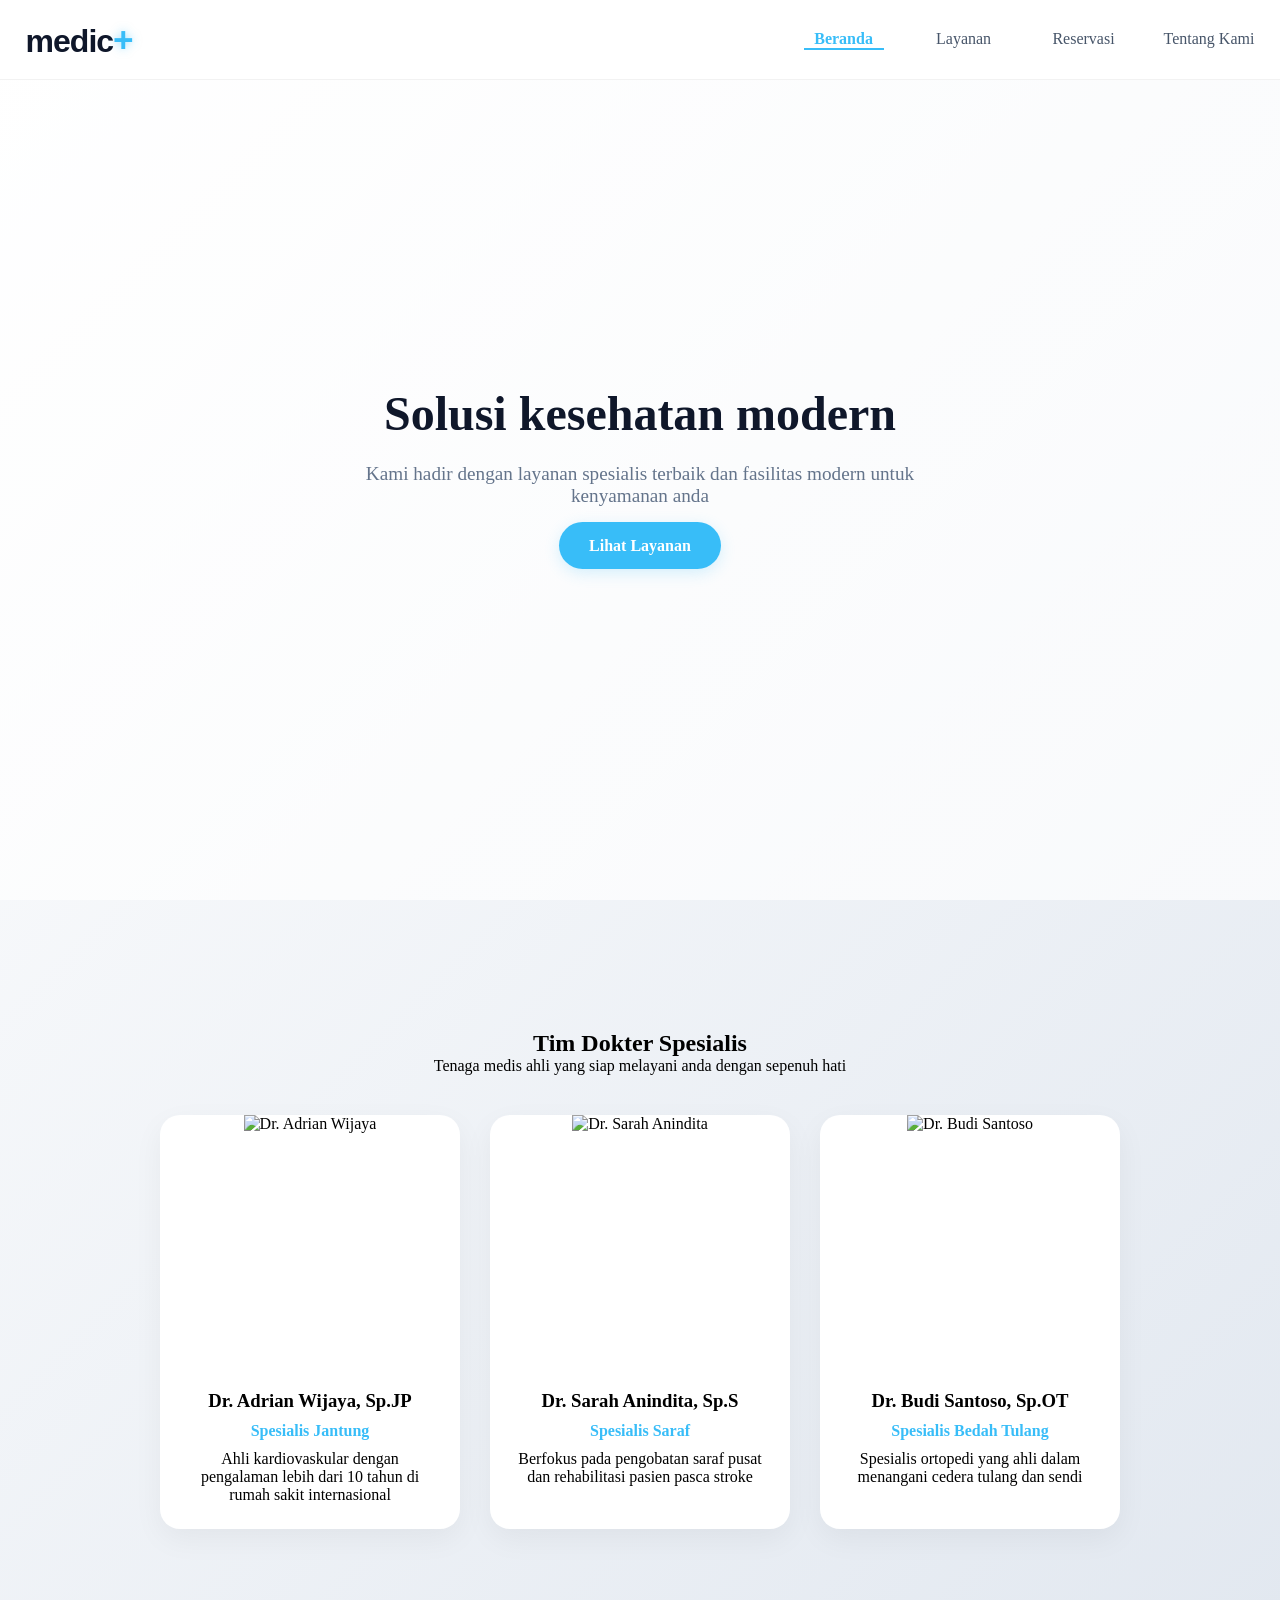
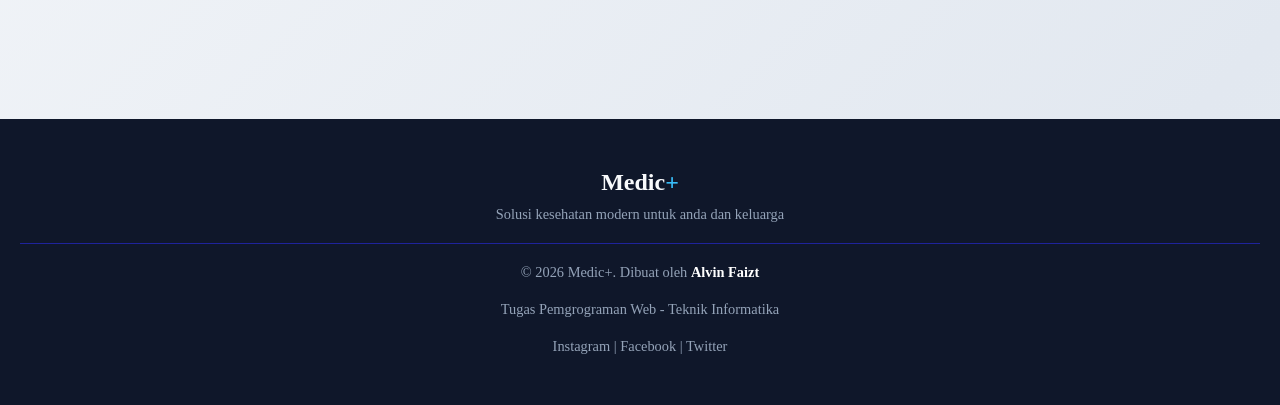
==== index.html @ d1719e82 ""Mengatur folder Assets dan memperbaiki gambar"" ====
<!DOCTYPE html>
<html>

<body>

    <head>
        <meta charset="UTF-8">
        <meta name="viewport" content="width=device-width, initial-scale=1.0">
        <title>Nama Halaman Saya</title>
        <link rel="stylesheet" href="style.css">
    </head>
    <nav>
        <div class="logo">medic<span>+</span></div>
        <ul>
            <li><a href="index.html" class="active">Beranda</a></li>
            <li><a href="layanan.html">Layanan</a></li>
            <li><a href="kontak.html">Reservasi</a></li>
            <li><a href="about.html">Tentang Kami</a></li>
        </ul>
    </nav>
    <main>
        <section class="hero">
            <div class="hero-content">
                <h1>Solusi kesehatan modern</h1>
                <p>Kami hadir dengan layanan spesialis terbaik dan fasilitas modern untuk kenyamanan anda</p>
                <a href="layanan.html" class="btn">Lihat Layanan</a>
            </div>
        </section>
        <section class="doctors-section">
            <div class="container">
                <h2 class="section-title">Tim Dokter Spesialis</h2>
                <p class="section-subtitle">Tenaga medis ahli yang siap melayani anda dengan sepenuh hati</p>

                <div class="doctor-grid">
                    <div class="doctor-card">
                        <div class="img-container">
                            <img src="assets/dokter1.jpg" alt="Dr. Adrian Wijaya">
                        </div>
                        <div class="doctor-info">
                            <h3>Dr. Adrian Wijaya, Sp.JP</h3>
                            <p class="specialist">Spesialis Jantung</p>
                            <p class="desc">Ahli kardiovaskular dengan pengalaman lebih dari 10 tahun di rumah sakit
                                internasional</p>
                        </div>
                    </div>

                    <div class="doctor-card">
                        <div class="img-container">
                            <img src="assets/dokter2.jpg" alt="Dr. Sarah Anindita">
                        </div>
                        <div class="doctor-info">
                            <h3>Dr. Sarah Anindita, Sp.S</h3>
                            <p class="specialist">Spesialis Saraf</p>
                            <p class="desc">Berfokus pada pengobatan saraf pusat dan rehabilitasi pasien pasca stroke
                            </p>
                        </div>
                    </div>

                    <div class="doctor-card">
                        <div class="img-container">
                            <img src="assets/dokter3.jpg" alt="Dr. Budi Santoso">
                        </div>
                        <div class="doctor-info">
                            <h3>Dr. Budi Santoso, Sp.OT</h3>
                            <p class="specialist">Spesialis Bedah Tulang</p>
                            <p class="desc">Spesialis ortopedi yang ahli dalam menangani cedera tulang dan sendi</p>
                        </div>
                    </div>
                </div>
            </div>
        </section>
    </main>
    <footer>
        <div class="footer-content">
            <div class="footer-logo">Medic<span>+</span></div>
            <p>Solusi kesehatan modern untuk anda dan keluarga</p>

            <div class="footer-info">
                <p>&copy; 2026 Medic+. Dibuat oleh <strong>Alvin Faizt</strong></p>
                <p>Tugas Pemgrograman Web - Teknik Informatika</p>

                <div class="social-links">
                    <a href="#">Instagram</a> |
                    <a href="#">Facebook</a> |
                    <a href="#">Twitter</a>
                </div>
            </div>
        </div>
    </footer>
</body>

</html>
---- style.css ----
* {
    box-sizing: border-box;
    margin: 0;
    padding: 0;
}

html,
body {
    height: 100%;
    width: 100%;
}

nav {
    position: fixed;
    top: 0;
    left: 0;
    width: 100%;
    height: 80px;
    background: rgba(255, 255, 255, 0.9);
    backdrop-filter: blur(10px);
    border-bottom: 1px solid rgba(0, 0, 0, 0.05);
    display: flex;
    justify-content: space-between;
    align-items: center;
    padding: 0 2%;
    z-index: 1000;
    box-sizing: border-box;
}

nav ul {
    display: flex;
    gap: 20px;
    list-style: none;
    margin: 0;
    padding: 0;
}

nav ul li {
    margin-left: 20px;
}

nav ul li a {
    display: inline-block;
    min-width: 80px;
    text-align: center;
    text-decoration: none;
    color: #475569;
    transition: 0.3s;
}

.hero {
    height: 100vh;
    min-height: 100vh;
    width: 100%;
    display: flex;
    flex-direction: column;
    align-items: center;
    justify-content: center;
    text-align: center;
    background-color: #f1f5f9;
    background: linear-gradient(rgba(255, 255, 255, 0.7), rgba(255, 255, 255, 0.7)), url(assets/beranda1.jpg);
    background-size: cover;
    background-position: center;
    background-attachment: fixed;
    position: relative;
    overflow: hidden;
}

.hero-content h1 {
    font-size: 3rem;
    color: #0f172a;
    margin: 0 0 20px 0;
}

.hero-content p {
    font-size: 1.2rem;
    color: #64748b;
    margin-bottom: 30px;
    max-width: 600px;
}

.btn {
    text-decoration: none;
    padding: 15px 30px;
    background-color: #38bdf8;
    color: white;
    border-radius: 50px;
    font-weight: 600;
    transition: 0.3s;
}

.btn:hover {
    background-color: #0f172a;
}

.container {
    padding: 50px 10%;
}

.table-section h2 {
    margin-bottom: 10px;
    color: #0f172a;
}

table {
    width: 100%;
    border-collapse: collapse;
    margin-top: 30px;
    background: white;
    border-radius: 12px;
    overflow: hidden;
    box-shadow: 0 4px 20px rgba(0, 0, 0, 0.05);
}

th {
    background-color: #f8fafc;
    color: #64748b;
    text-align: left;
    padding: 15px;
    font-size: 0.9rem;
    text-transform: uppercase;
    letter-spacing: 1px;
}

td {
    padding: 15px;
    border-bottom: 1px solid #f1f5f9;
    color: #1e239b;
}

tr:hover {
    background-color: #f0f9ff;
    transition: 0.2s;
}

.form section {
    max-width: 500px;
    margin: 0 auto;
    background: white;
    padding: 30px;
    border-radius: 15px;
    box-shadow: 0 10px 30px rgba(0, 0, 0, 0.05);
}

.input-group {
    margin-bottom: 20px;
    text-align: left;
}

.input-group label {
    display: block;
    font-weight: 600;
    margin-bottom: 8px;
    color: #475569;
}

input,
select {
    width: 100%;
    padding: 12px;
    border: 1px solid #e2e8f0;
    border-radius: 8px;
    font-family: inherit;
    transition: 0.3s;
}

input:focus,
select:focus {
    outline: none;
    border-color: #38bdf8;
    box-shadow: 0 0 0 3px rgba(56, 189, 248, 0.1);
}

.btn-submit {
    width: 100%;
    padding: 15px;
    background-color: #0f172a;
    color: white;
    border: none;
    border-radius: 8px;
    font-weight: 600;
    cursor: pointer;
    transition: 0.3s;
}

.btn-submit:hover {
    background-color: #38bdf8;
}

.doctors-section {
    padding: 80px 0;
    text-align: center;
}

.doctor-grid {
    display: flex;
    justify-content: center;
    gap: 30px;
    flex-wrap: wrap;
    margin-top: 40px;
}

.doctor-card {
    background: white;
    width: 300px;
    border-radius: 20px;
    overflow: hidden;
    box-shadow: 0 10px 30px rgba(0, 0, 0, 0.05);
    transition: 0.3s;
}

.doctor-card:hover {
    transform: translateY(-10px);
    box-shadow: 0 20px 40px rgba(0, 0, 0, 0.1);
}

.img-container {
    width: 100%;
    height: 250px;
    overflow: hidden;
}

.img-container img {
    width: 100%;
    height: 100%;
    object-fit: cover;
}

.doctor-info {
    padding: 25px;
}

.specialist {
    color: #38bdf8;
    font-weight: 600;
    margin: 10px 0;
}

body {
    background: linear-gradient(-45deg, #f8faf8, #f1f5f9, #e2e8f0, #ffffff);
    background-size: 400% 400%;
    animation: gradientMove 15s ease infinite;
}

@keyframes gradientMove {
    0% {
        background-position: 0% 50%;
    }

    50% {
        background-position: 100% 50%;
    }

    100% {
        background-position: 0% 50%;
    }
}

footer {
    background-color: #0f172a;
    color: #f8fafc;
    text-align: center;
    padding: 50px 20px;
    margin-top: 60px;
}

.footer-logo {
    font-size: 1.5rem;
    font-weight: bold;
    margin-bottom: 10px;
}

.footer-logo span {
    color: #38bdf8;
}

.footer-content p {
    color: #94a3b8;
    font-size: 0.9rem;
    margin-bottom: 20px;
}

.footer-info {
    border-top: 1px solid #1e239b;
    padding-top: 20px;
    font-size: 0.8rem;
}

.footer-info strong {
    color: #ffffff;
}

.social-links {
    margin-top: 10px;
    font-size: 0.9rem;
    color: #94a3b8;
}

nav ul li a:hover,
nav ul li a.active {
    color: #38bdf8;
    font-weight: bold;
    border-bottom: 2px solid #38bdf8;
}

.social-links a {
    color: #94a3b8;
    text-decoration: none;
    transition: 0.3s;
}

.social-links a:hover {
    color: #38bdf8;
}

@keyframes fadeInUp {
    from {
        opacity: 0;
        transform: translateY(30px);
    }

    to {
        opacity: 1;
        transform: translateY(0);
    }
}

.hero,
.doctor-card,
.table-section,
.form-section {
    animation: fadeInUp 1s ease-out;
}

.btn,
.btn-submit {
    transition: all 0.4s cubic-bezier(0.4, 0, 0.2, 1);
    box-shadow: 0 4px 15px rgba(56, 189, 248, 0.2);
}

.btn:hover,
.btn-submit:hover {
    transform: translateY(-3px);
    box-shadow: 0 8px 25px rgba(56, 189, 248, 0.4);
}

table {
    border-spacing: 0;
    overflow: hidden;
}

th,
td {
    padding: 18px 25px;
}

.logo {
    font-size: 2rem;
    font-weight: 800;
    letter-spacing: -1px;
    color: #0f172a;
    font-family: 'poppins', sans-serif;
    cursor: default;
    user-select: none;
}

.logo span {
    color: #38bdf8;
    font-size: 2.2rem;
    text-shadow: 0 0 10px rgba(56, 189, 248, 0.5);
}

.hero,
.about-section {
    min-height: 100vh;
    display: flex;
    flex-direction: column;
    justify-content: center;
    align-items: center;
    padding: 80px 10% 40px;
    box-sizing: border-box;
    text-align: center;
}

.table-section,
.form-section {
    justify-content: flex-start;
    padding-top: 100px;
}

.hero h1 {
    margin: 0 0 20px 0;
    padding: 0;
    line-height: 1.2;
}

.hero p {
    margin: 0 0 30px 0;
}

.about-image img {
    max-width: 350px;
    height: auto;
    display: block;
    margin: 0 auto;
}
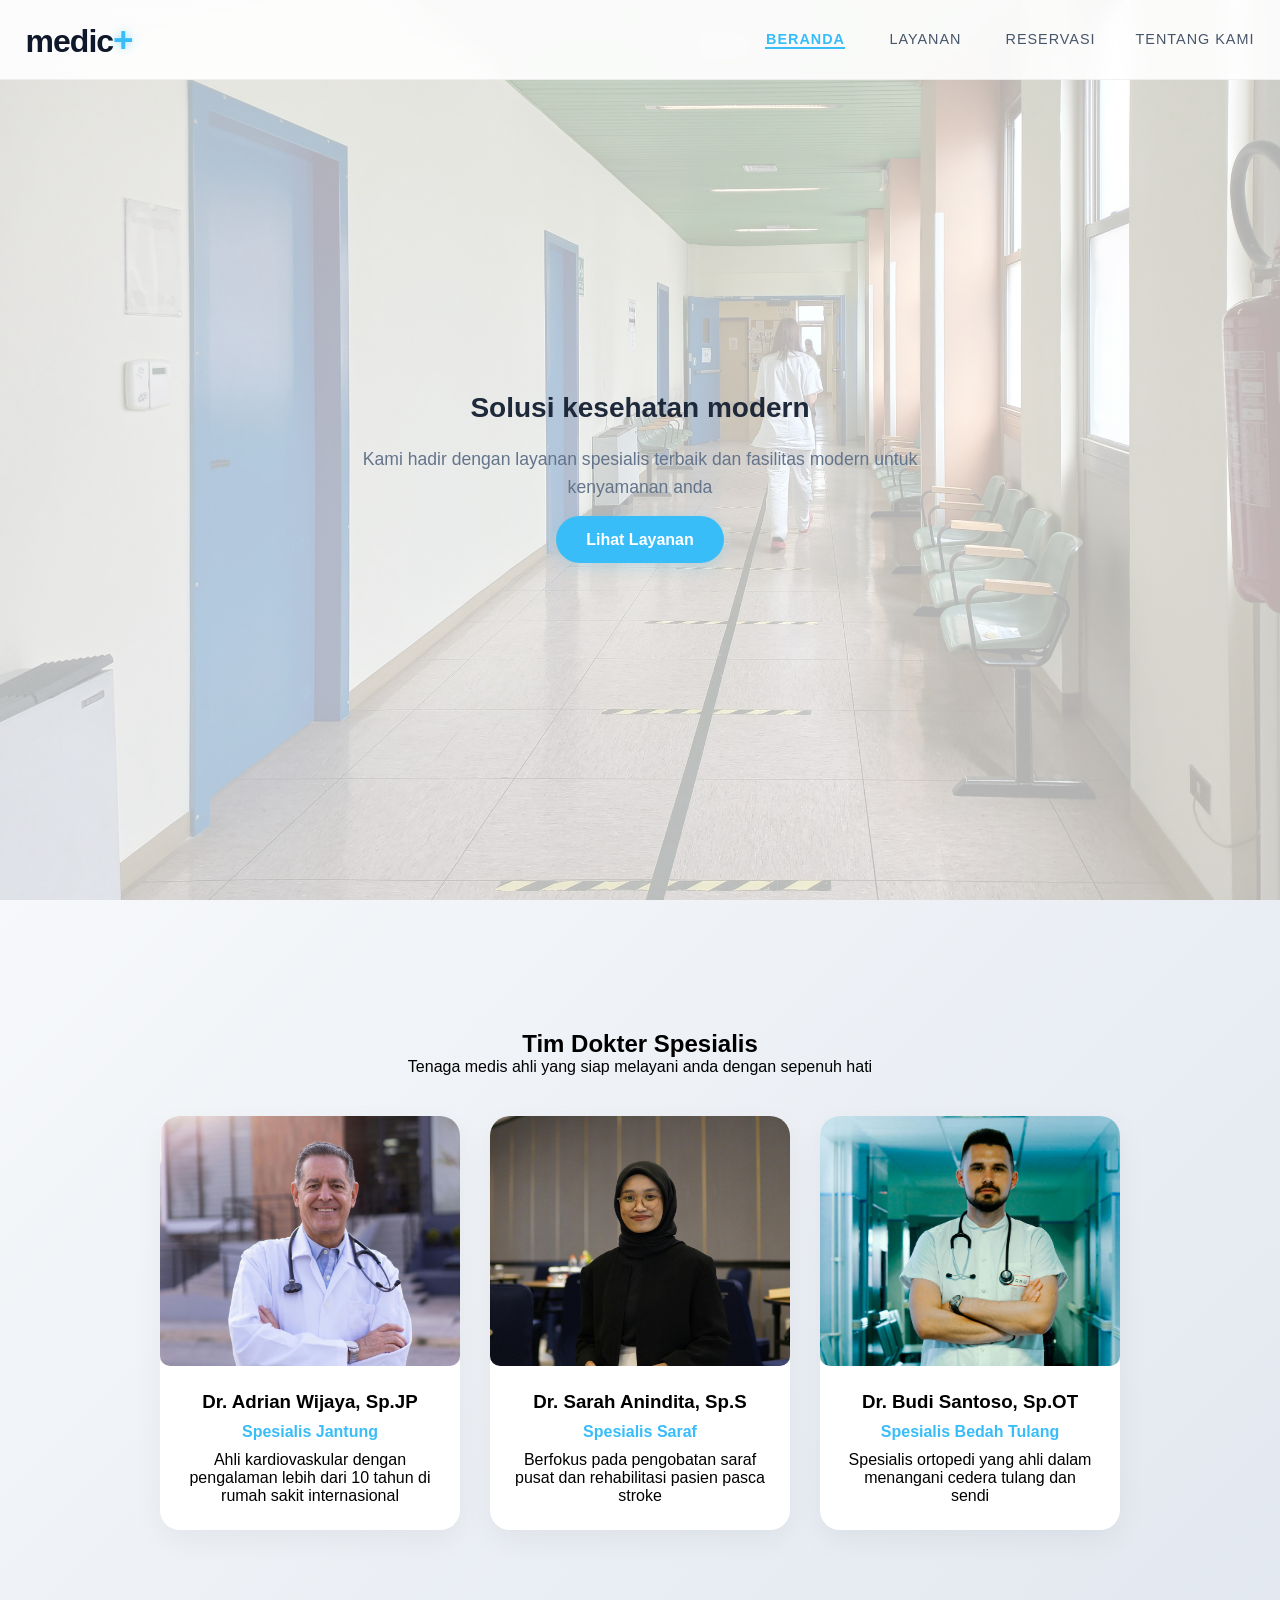
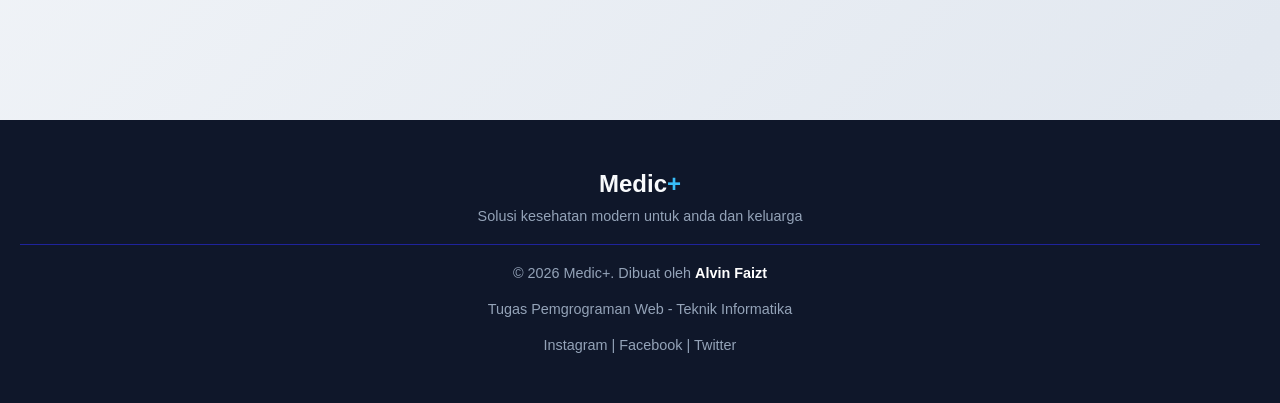
==== commit a8ed8503: "menu-toggle dan kode media query di atas untuk hp" ====
--- a/index.html
+++ b/index.html
@@ -11,7 +11,11 @@
     </head>
     <nav>
         <div class="logo">medic<span>+</span></div>
-        <ul>
+        <div class="menu-toggle">
+            <button>Menu Utama ☰</button>
+        </div>
+
+        <ul class="nav-links">
             <li><a href="index.html" class="active">Beranda</a></li>
             <li><a href="layanan.html">Layanan</a></li>
             <li><a href="kontak.html">Reservasi</a></li>
--- a/style.css
+++ b/style.css
@@ -4,10 +4,13 @@
     padding: 0;
 }
 
+@import url('https://fonts.googleapis.com/css2?family=Poppins:wght@300;400;600;700&display=swap');
+
 html,
 body {
     height: 100%;
     width: 100%;
+    font-family: 'Poppins', sans-serif;
 }
 
 nav {
@@ -46,6 +49,21 @@
     text-decoration: none;
     color: #475569;
     transition: 0.3s;
+    text-transform: uppercase;
+    font-size: 0.9rem;
+    font-weight: 500;
+    letter-spacing: 1px;
+}
+
+nav ul li a:hover {
+    color: #0f172a;
+    border-bottom: 2px solid #0f172a;
+}
+
+nav ul li a.active {
+    color: #38bdf8;
+    font-weight: bold;
+    border-bottom: 2px solid #38bdf8;
 }
 
 .hero {
@@ -67,15 +85,18 @@
 }
 
 .hero-content h1 {
-    font-size: 3rem;
-    color: #0f172a;
-    margin: 0 0 20px 0;
+    font-size: 3, 5rem;
+    color: #1e293b;
+    margin-bottom: 20px;
+    font-weight: 700;
+    line-height: 1.2;
 }
 
 .hero-content p {
-    font-size: 1.2rem;
+    font-size: 1.1rem;
+    font-weight: 300;
     color: #64748b;
-    margin-bottom: 30px;
+    line-height: 1.6;
     max-width: 600px;
 }
 
@@ -97,6 +118,15 @@
     padding: 50px 10%;
 }
 
+header .container {
+    display: flex;
+    justify-content: space-between;
+    align-items: center;
+    flex-wrap: wrap;
+    /* Kunci agar tidak meluber ke samping */
+    padding: 10px 20px;
+}
+
 .table-section h2 {
     margin-bottom: 10px;
     color: #0f172a;
@@ -187,6 +217,22 @@
     background-color: #38bdf8;
 }
 
+.btn-layanan {
+    display: inline-block;
+    padding: 12px 30px;
+    background-color: #0f172a;
+    color: white;
+    text-decoration: none;
+    border-radius: 50px;
+    font-weight: 600;
+    transition: transform 0.3s;
+}
+
+.btn-layanan:hover {
+    transform: translateY(-5px);
+    box-shadow: 0 10px 20px rgba(0, 0, 0, 0.1);
+}
+
 .doctors-section {
     padding: 80px 0;
     text-align: center;
@@ -294,13 +340,6 @@
     margin-top: 10px;
     font-size: 0.9rem;
     color: #94a3b8;
-}
-
-nav ul li a:hover,
-nav ul li a.active {
-    color: #38bdf8;
-    font-weight: bold;
-    border-bottom: 2px solid #38bdf8;
 }
 
 .social-links a {
@@ -403,4 +442,157 @@
     height: auto;
     display: block;
     margin: 0 auto;
+}
+
+@media (max-width: 768px) {
+    nav ul {
+        flex-direction: column;
+        text-align: center;
+        gap: 10px;
+        padding: 20px 0;
+    }
+
+
+    .hero-content h1 {
+        font-size: 2rem;
+        /* Ukuran lebih kecil untuk HP */
+    }
+
+    .hero-content p {
+        font-size: 1rem;
+        padding: 0 20px;
+        /* Beri jarak di samping */
+    }
+
+    .container {
+        width: 90%;
+        margin: 0 auto;
+    }
+}
+
+@media (max-width: 600px) {
+
+    /* Membuat logo dan menu bertumpuk (atas-bawah) bukan sampingan */
+    header .container {
+        flex-direction: column;
+        gap: 10px;
+    }
+
+    /* Membuat tabel bisa digeser ke samping tanpa merusak lebar website */
+    .table-container {
+        overflow-x: auto;
+        -webkit-overflow-scrolling: touch;
+        margin: 0 10px;
+    }
+
+    table {
+        width: 100%;
+        min-width: 500px;
+        /* Memastikan tabel tidak gepeng, tapi bisa di-scroll */
+        font-size: 14px;
+    }
+
+    nav ul {
+        display: flex;
+        justify-content: center;
+        flex-direction: column;
+        gap: 5px;
+        padding: 15px 0;
+        width: 100%;
+    }
+
+    nav ul li {
+        width: 100%;
+        border-bottom: 1px solid #f1f5f9;
+        /* Garis tipis antar menu agar rapi */
+    }
+
+    nav ul li a {
+        display: block;
+        padding: 10px;
+        font-size: 16px;
+    }
+
+    /* Sembunyikan menu asli */
+    .nav-links {
+        display: none;
+        position: absolute;
+        background-color: white;
+        width: 100%;
+        left: 0;
+        box-shadow: 0 8px 16px rgba(0, 0, 0, 0.1);
+        z-index: 1000;
+        list-style: none;
+        padding: 0;
+    }
+
+    /* Tampilkan tombol menu */
+    .menu-toggle {
+        display: block;
+        text-align: right;
+        padding: 10px;
+    }
+
+    .menu-toggle button {
+        background-color: #00aaff;
+        /* Warna biru medic kamu */
+        color: white;
+        border: none;
+        padding: 8px 15px;
+        border-radius: 5px;
+        font-family: 'Poppins', sans-serif;
+        cursor: pointer;
+    }
+
+    /* KONSEP SEPERTI PILIH SPESIALIS: 
+       Munculkan menu saat area nav di-hover */
+    nav:hover .nav-links {
+        display: block;
+    }
+
+    .nav-links li {
+        border-bottom: 1px solid #eee;
+    }
+
+    .nav-links li a {
+        display: block;
+        padding: 15px;
+        color: #333;
+        text-decoration: none;
+    }
+}
+
+/* Sembunyikan tombol menu kalau di Laptop */
+@media (min-width: 601px) {
+    .menu-toggle {
+        display: none;
+    }
+
+
+    /* Agar teks utama di tengah gambar tidak terlalu rapat ke pinggir */
+    .hero-content h1 {
+        font-size: 28px;
+        padding: 0 10px;
+    }
+
+    /* MASUKKAN KODE BARU DI SINI */
+    .hero-content {
+        padding: 40px 20px;
+        text-align: center;
+    }
+
+    .grid-container,
+    .layanan-list {
+        display: flex;
+        flex-direction: column;
+        gap: 20px;
+    }
+
+    img {
+        width: 100%;
+        height: auto;
+        border-radius: 10px;
+    }
+
+    /* Penutup Media Query */
 }
